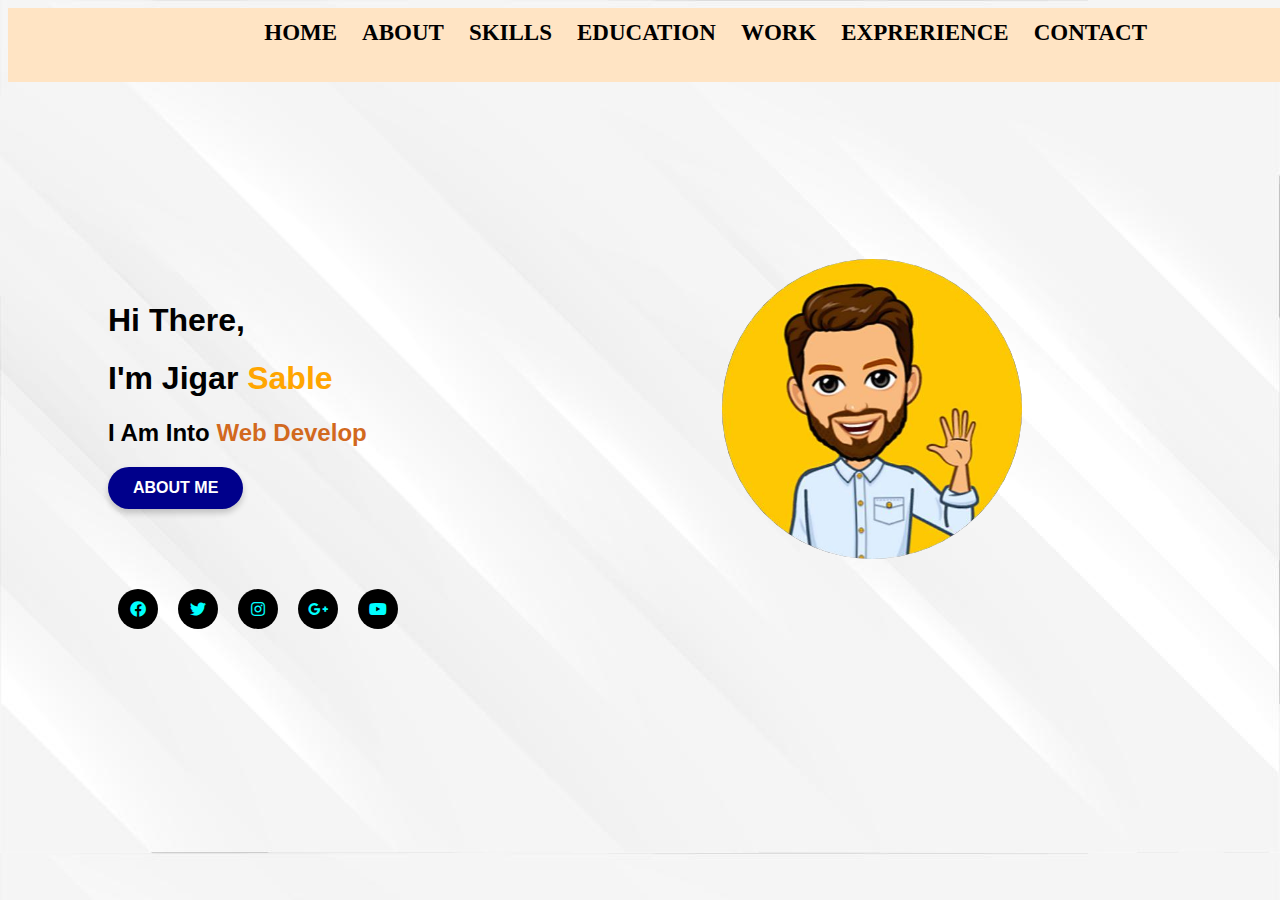
==== index.html @ a774ce98 "dosyalar lokalden yüklendi" ====
<!DOCTYPE html>
<html lang="en">
<head>
    <meta charset="UTF-8">
    <meta name="viewport" content="width=device-width, initial-scale=1.0">
    <title>websitesi</title>
    <link rel="stylesheet" href="style.css">
    
        <link rel="stylesheet" href="https://cdnjs.cloudflare.com/ajax/libs/font-awesome/5.15.4/css/all.min.css">

    
</head>
<body>
 <div class="topfirst">
    <div class="topbox">
<a href="#">Home</a>
<a href="#">About</a>
<a href="#">Skills</a>
<a href="#">Education</a>
<a href="#">Work</a>
<a href="#">Exprerience</a>
<a href="#">Contact</a>
    </div>
 </div>
      <div class="mainbox">
   <h1><strong>Hi There,</strong> </h1>
          <h1>  I'm Jigar <span class="orange">Sable</span></h1>
      
        <h2>I Am Into <span class="chocolate">Web Develop </span></h2>
        <input type="submit" value="About Me" class="buttonspecial">
     <div class="photo">
         <img src="elsallayan.jpeg" alt="el_sallayan_adam">
     </div>   
     <div class="social-media">
        <div class="facebook">
            <a href="https://www.facebook.com"><i class="fab fa-facebook"></i></a>
        </div>
        <div class="twitter">
         <a href="https://twitter.com"><i class="fab fa-twitter"></i></div></a>
       
        <div class="instagram">
            <a href="https://www.instagram.com"><i class="fab fa-instagram"></i></a>
        </div>
<div class="google">
    <a href="https://www.google.com"><i class="fab fa-google-plus-g"></i></a>
</div>
<div class="youtube">
  <a href="https://www.youtube.com"><i class="fab fa-youtube"></i></a>
</div>
    </div>
    
     </div>
    </div>
      
    
</body>
</html>
---- style.css ----
body{
    background-image: url(arkaplan.jpg);

}

.topbox
{

    display: flex;
    gap: 25px;
    justify-content: flex-end;
    margin-left: auto;
    margin-right:150px ;
 border: 2px; 
  border-radius:10px;  
 }
.topbox a{
    text-decoration: none;
    font-size:23px ;
   font-weight:900px ;
   color: black; 
   transition:color 0.3s ;


  }
  .topbox a:hover{
    color: blue;
    text-decoration: underline;
  } 
  .topfirst{
    background-color: bisque;
    background-size:150px 50px ;
    width: 100%; /* Genişlik */
    height: 50px; /* Yükseklik */
    padding: 20px 0; /* İç boşluk */
    margin: 0; /* Dış boşluk yok */
    padding: 12px 25px; /* Butonun iç boşlukları */
    font-size: 16px; /* Yazı boyutu */
    font-weight: bold; /* Yazı kalınlığı */
    text-transform: uppercase; /* Yazıyı büyük harfe çevirir */
  }
.chocolate{
    color: chocolate;
} 
.orange{
    color: orange;
}
.mainbox{
    margin-top: 50px;
    margin-left:33px ; 
}
.mainbox{
margin-top: 220px;
margin-left: 100px;
font-family: 'Arial',sans-serif;
}
.photo img {
  float: right;
  margin-right: 250px;
  max-width: 300px;
  height: auto;
  margin-top:-250px ;
  border-radius:50% ;
}
.buttonspecial {
  background-color:darkblue; /* Butonun ana arka plan rengi */
  color: white; /* Yazı rengi */
  border: none; /* Kenarlık yok */
  padding: 12px 25px; /* Butonun iç boşlukları */
  font-size: 16px; /* Yazı boyutu */
  font-weight: bold; /* Yazı kalınlığı */
  text-transform: uppercase; /* Yazıyı büyük harfe çevirir */
  border-radius: 30px; /* Butonu ovalleştirir */
  cursor: pointer; /* Mouse imlecini el yapar */
  transition: all 0.3s ease; /* Hover için geçiş animasyonu */
  box-shadow: 0px 4px 6px rgba(0, 0, 0, 0.2); /* Hafif gölge ekler */
}

/* Hover efekti */
.buttonspecial:hover {
  background-color: #45a049; /* Hover durumunda arka plan */
  transform: scale(1.05); /* Hafif büyütme efekti */
  box-shadow: 0px 6px 8px rgba(0, 0, 0, 0.3); /* Gölgeyi derinleştirir */
}
.social-media{
  display: flex;
margin-top:70px ;
}
.social-media a{
  margin: 10px;
  background-color: rgb(0, 0, 0);
  color: aqua;
  border-radius: 50px;
  display: inline-flex;
  height: 40px;
  width: 40px;
  justify-content: center;
  align-items: center;
  text-decoration: none;
}
.social-media .facebook a :hover{
color: cornflowerblue;
}
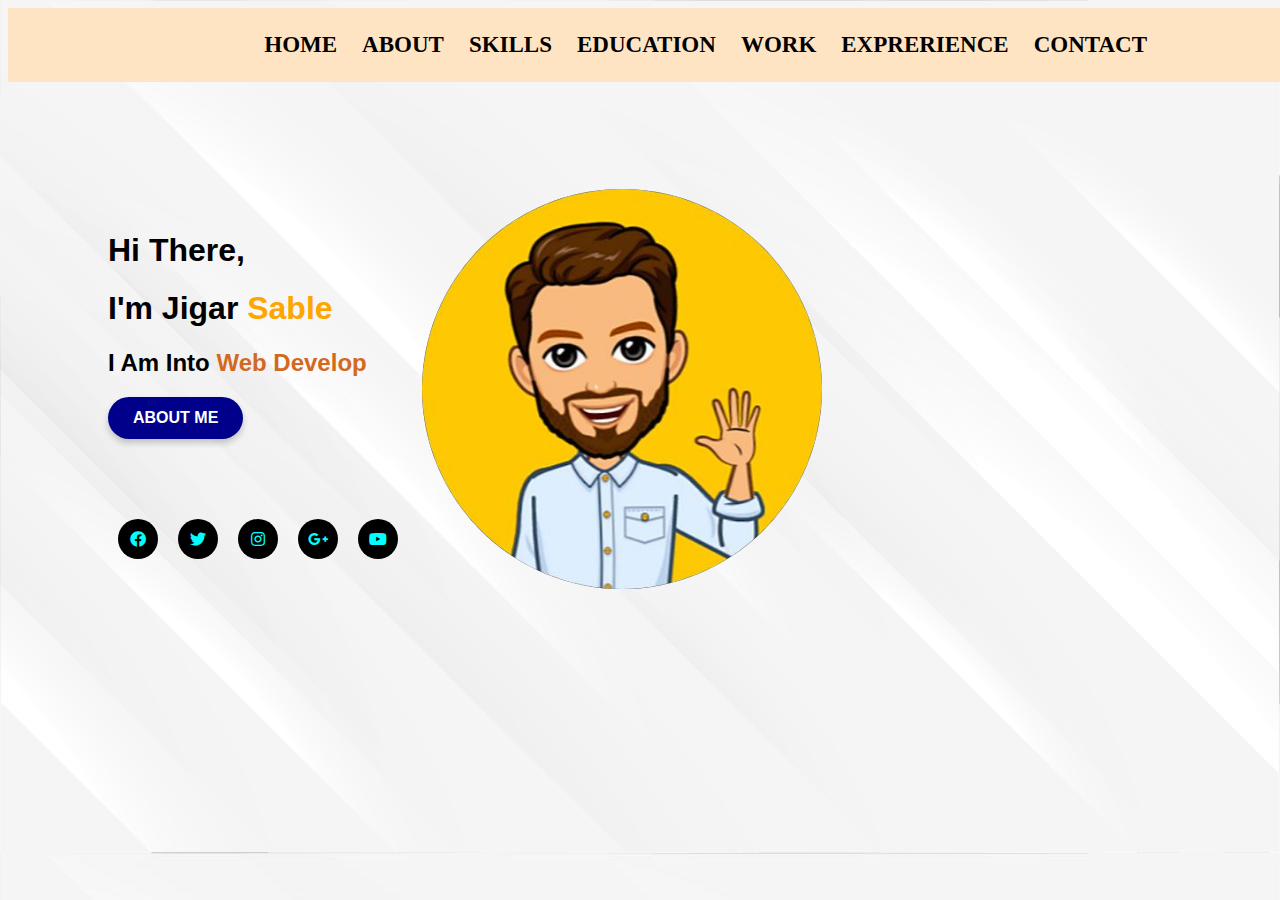
==== commit f8ba1d76: "belirli değişiklikler yapıldı" ====
--- a/index.html
+++ b/index.html
@@ -14,7 +14,7 @@
  <div class="topfirst">
     <div class="topbox">
 <a href="#">Home</a>
-<a href="#">About</a>
+<a href="http://127.0.0.1:5500/about.html">About</a>
 <a href="#">Skills</a>
 <a href="#">Education</a>
 <a href="#">Work</a>
--- a/style.css
+++ b/style.css
@@ -13,6 +13,9 @@
     margin-right:150px ;
  border: 2px; 
   border-radius:10px;  
+  display: flex;
+  align-items: center;
+  height: 50px; /* Kutu yüksekliği */
  }
 .topbox a{
     text-decoration: none;
@@ -50,17 +53,18 @@
     margin-left:33px ; 
 }
 .mainbox{
-margin-top: 220px;
+margin-top: 150px;
 margin-left: 100px;
 font-family: 'Arial',sans-serif;
 }
 .photo img {
   float: right;
-  margin-right: 250px;
-  max-width: 300px;
+  margin-right: 450px;
+  max-width: 400px;
   height: auto;
   margin-top:-250px ;
   border-radius:50% ;
+  
 }
 .buttonspecial {
   background-color:darkblue; /* Butonun ana arka plan rengi */
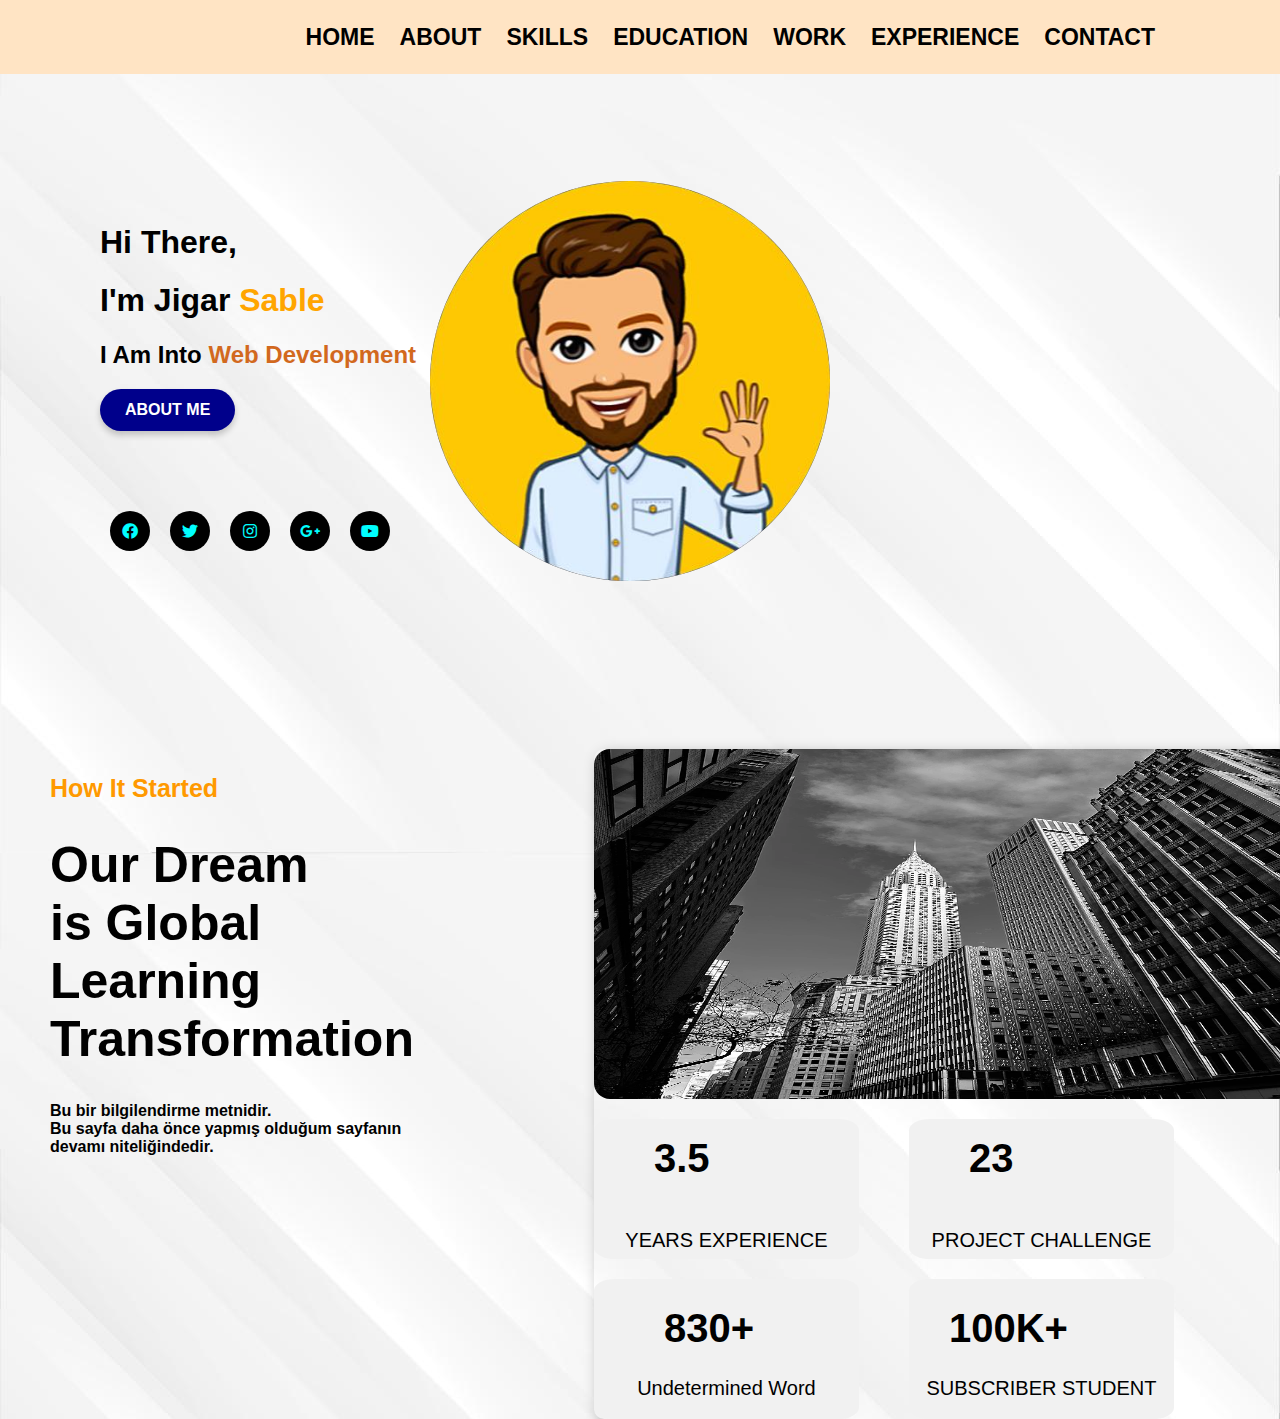
==== commit 68bc97e6: "about section kısmı oluşturuldu ve yumuşak kaydırma işlevselliği eklendi ve gerekli düzeltmeler yapı" ====
--- a/index.html
+++ b/index.html
@@ -3,55 +3,92 @@
 <head>
     <meta charset="UTF-8">
     <meta name="viewport" content="width=device-width, initial-scale=1.0">
-    <title>websitesi</title>
+    <title>Websitesi</title>
     <link rel="stylesheet" href="style.css">
-    
-        <link rel="stylesheet" href="https://cdnjs.cloudflare.com/ajax/libs/font-awesome/5.15.4/css/all.min.css">
-
-    
+    <link rel="stylesheet" href="https://cdnjs.cloudflare.com/ajax/libs/font-awesome/5.15.4/css/all.min.css">
 </head>
 <body>
- <div class="topfirst">
-    <div class="topbox">
-<a href="#">Home</a>
-<a href="http://127.0.0.1:5500/about.html">About</a>
-<a href="#">Skills</a>
-<a href="#">Education</a>
-<a href="#">Work</a>
-<a href="#">Exprerience</a>
-<a href="#">Contact</a>
+
+    <!-- Üst Menü -->
+    <div class="topfirst">
+        <div class="topbox">
+            <a href="#">Home</a>
+            <a href="#general_box">About</a>
+            <a href="#">Skills</a>
+            <a href="#">Education</a>
+            <a href="#">Work</a>
+            <a href="#">Experience</a>
+            <a href="#">Contact</a>
+        </div>
     </div>
- </div>
-      <div class="mainbox">
-   <h1><strong>Hi There,</strong> </h1>
-          <h1>  I'm Jigar <span class="orange">Sable</span></h1>
-      
-        <h2>I Am Into <span class="chocolate">Web Develop </span></h2>
-        <input type="submit" value="About Me" class="buttonspecial">
-     <div class="photo">
-         <img src="elsallayan.jpeg" alt="el_sallayan_adam">
-     </div>   
-     <div class="social-media">
-        <div class="facebook">
-            <a href="https://www.facebook.com"><i class="fab fa-facebook"></i></a>
+
+    <!-- Ana İçerik -->
+    <div class="mainbox">
+        <h1><strong>Hi There,</strong></h1>
+        <h1>I'm Jigar <span class="orange">Sable</span></h1>
+        <h2>I Am Into <span class="chocolate">Web Development</span></h2>
+        <input type="submit" value="About Me" class="buttonspecial" onclick="location.href='#general_box';">
+
+        <!-- Profil Fotoğrafı -->
+        <div class="photo">
+            <img src="elsallayan.jpeg" alt="El Sallayan Adam">
         </div>
-        <div class="twitter">
-         <a href="https://twitter.com"><i class="fab fa-twitter"></i></div></a>
-       
-        <div class="instagram">
-            <a href="https://www.instagram.com"><i class="fab fa-instagram"></i></a>
+
+        <!-- Sosyal Medya Butonları -->
+        <div class="social-media">
+            <div class="facebook"><a href="https://www.facebook.com"><i class="fab fa-facebook"></i></a></div>
+            <div class="twitter"><a href="https://twitter.com"><i class="fab fa-twitter"></i></a></div>
+            <div class="instagram"><a href="https://www.instagram.com"><i class="fab fa-instagram"></i></a></div>
+            <div class="google"><a href="https://www.google.com"><i class="fab fa-google-plus-g"></i></a></div>
+            <div class="youtube"><a href="https://www.youtube.com"><i class="fab fa-youtube"></i></a></div>
         </div>
-<div class="google">
-    <a href="https://www.google.com"><i class="fab fa-google-plus-g"></i></a>
-</div>
-<div class="youtube">
-  <a href="https://www.youtube.com"><i class="fab fa-youtube"></i></a>
-</div>
     </div>
-    
-     </div>
+
+    <div class="general_box" id="general_box">
+        <!-- Sol Kutu (Metin İçeriği) -->
+        <div class="left_box">
+            <h3 class="top">How It Started</h3>
+            <h1 class="orta_kutu">
+                Our Dream <br>
+                is Global Learning <br>
+                Transformation
+            </h1>
+            <h6 class="alt_kutu">
+                Bu bir bilgilendirme metnidir. <br>
+                Bu sayfa daha önce yapmış olduğum sayfanın <br>
+                devamı niteliğindedir.
+            </h6>
+        </div>
+
+        <!-- Sağ Kutu (Resim ve İstatistikler) -->
+        <div class="right_box">
+            <img src="kule.jpg" alt="Kule Resmi">
+
+            <!-- İstatistik Kutuları -->
+            <div class="stats-container">
+                <div class="st">
+                    <h1>3.5</h1>
+                    <h2>YEARS EXPERIENCE</h2>
+                </div>
+                <div class="pt">
+                    <h1>23</h1>
+                    <h2>PROJECT CHALLENGE</h2>
+                </div>
+            </div>
+
+            <div class="second-stats">
+                <div class="kt">
+                    <h1>830+</h1>
+                    <h2>Undetermined Word</h2>    
+                </div>
+                <div class="dt">
+                    <h1>100K+</h1>
+                    <h2>SUBSCRIBER STUDENT</h2>
+                </div>
+            </div>
+        </div>
     </div>
-      
-    
+
 </body>
 </html>
+
--- a/style.css
+++ b/style.css
@@ -1,96 +1,94 @@
-body{
-    background-image: url(arkaplan.jpg);
-
-}
-
-.topbox
-{
-
-    display: flex;
-    gap: 25px;
-    justify-content: flex-end;
-    margin-left: auto;
-    margin-right:150px ;
- border: 2px; 
-  border-radius:10px;  
-  display: flex;
+body {
+  background-image: url(arkaplan.jpg);
+  font-family: 'Arial', sans-serif;
+  margin: 0;
+  padding: 0;
+}
+
+.topbox {
+  display: flex;
+  gap: 25px;
+  justify-content: flex-end;
+  margin-left: auto;
+  margin-right: 150px;
+  border: 2px;
+  border-radius: 10px;
   align-items: center;
-  height: 50px; /* Kutu yüksekliği */
- }
-.topbox a{
-    text-decoration: none;
-    font-size:23px ;
-   font-weight:900px ;
-   color: black; 
-   transition:color 0.3s ;
-
-
-  }
-  .topbox a:hover{
-    color: blue;
-    text-decoration: underline;
-  } 
-  .topfirst{
-    background-color: bisque;
-    background-size:150px 50px ;
-    width: 100%; /* Genişlik */
-    height: 50px; /* Yükseklik */
-    padding: 20px 0; /* İç boşluk */
-    margin: 0; /* Dış boşluk yok */
-    padding: 12px 25px; /* Butonun iç boşlukları */
-    font-size: 16px; /* Yazı boyutu */
-    font-weight: bold; /* Yazı kalınlığı */
-    text-transform: uppercase; /* Yazıyı büyük harfe çevirir */
-  }
-.chocolate{
-    color: chocolate;
-} 
-.orange{
-    color: orange;
-}
-.mainbox{
-    margin-top: 50px;
-    margin-left:33px ; 
-}
-.mainbox{
-margin-top: 150px;
-margin-left: 100px;
-font-family: 'Arial',sans-serif;
-}
+  height: 50px;
+}
+
+.topbox a {
+  text-decoration: none;
+  font-size: 23px;
+  font-weight: 900px;
+  color: black;
+  transition: color 0.3s;
+}
+
+.topbox a:hover {
+  color: blue;
+  text-decoration: underline;
+}
+
+.topfirst {
+  background-color: bisque;
+  width: 100%;
+  height: 50px;
+  padding: 20px 0;
+  padding: 12px 25px;
+  font-size: 16px;
+  font-weight: bold;
+  text-transform: uppercase;
+}
+
+.chocolate {
+  color: chocolate;
+}
+
+.orange {
+  color: orange;
+}
+
+.mainbox {
+  margin-top: 150px;
+  margin-left: 100px;
+}
+
 .photo img {
   float: right;
   margin-right: 450px;
   max-width: 400px;
   height: auto;
-  margin-top:-250px ;
-  border-radius:50% ;
-  
-}
+  margin-top: -250px;
+  border-radius: 50%;
+}
+
 .buttonspecial {
-  background-color:darkblue; /* Butonun ana arka plan rengi */
-  color: white; /* Yazı rengi */
-  border: none; /* Kenarlık yok */
-  padding: 12px 25px; /* Butonun iç boşlukları */
-  font-size: 16px; /* Yazı boyutu */
-  font-weight: bold; /* Yazı kalınlığı */
-  text-transform: uppercase; /* Yazıyı büyük harfe çevirir */
-  border-radius: 30px; /* Butonu ovalleştirir */
-  cursor: pointer; /* Mouse imlecini el yapar */
-  transition: all 0.3s ease; /* Hover için geçiş animasyonu */
-  box-shadow: 0px 4px 6px rgba(0, 0, 0, 0.2); /* Hafif gölge ekler */
-}
-
-/* Hover efekti */
+  background-color: darkblue;
+  color: white;
+  border: none;
+  padding: 12px 25px;
+  font-size: 16px;
+  font-weight: bold;
+  text-transform: uppercase;
+  border-radius: 30px;
+  cursor: pointer;
+  transition: all 0.3s ease;
+  box-shadow: 0px 4px 6px rgba(0, 0, 0, 0.2);
+}
+
 .buttonspecial:hover {
-  background-color: #45a049; /* Hover durumunda arka plan */
-  transform: scale(1.05); /* Hafif büyütme efekti */
-  box-shadow: 0px 6px 8px rgba(0, 0, 0, 0.3); /* Gölgeyi derinleştirir */
-}
-.social-media{
-  display: flex;
-margin-top:70px ;
-}
-.social-media a{
+  background-color: #45a049;
+  transform: scale(1.05);
+  box-shadow: 0px 6px 8px rgba(0, 0, 0, 0.3);
+}
+
+.social-media {
+  display: flex;
+  margin-top: 70px;
+}
+
+.social-media a {
   margin: 10px;
   background-color: rgb(0, 0, 0);
   color: aqua;
@@ -102,6 +100,130 @@
   align-items: center;
   text-decoration: none;
 }
-.social-media .facebook a :hover{
-color: cornflowerblue;
-}+
+.general_box{
+  display: flex;
+  justify-content: space-between;
+  margin-top:188px ;
+}
+ .general_box .left_box,
+ .general_box .right_box{
+  margin-right: 180px;
+ }
+
+.left_box {
+  margin-left: 50px;
+  width: 500px;
+  height: 600px;
+}
+
+.top {
+  color: rgb(255, 153, 0);
+  font-size: 25px;
+}
+
+.orta_kutu {
+  font-size: 50px;
+  font-weight: bold;
+}
+
+.alt_kutu {
+  margin-top: 30px;
+  font-size: 16px;
+}
+
+.right_box {
+  position: relative;
+  text-align: center;
+  box-shadow: 5px 5px 15px rgba(0, 0, 0, 0.3);
+  border-radius: 10px;
+  width: 700px;
+}
+
+.right_box img {
+  width: 700px;
+  height: 350px;
+  border-radius: 16px;
+  display: block;
+  margin: 0 auto;
+}
+
+.stats-container {
+  display: flex;
+  justify-content: space-between;
+  gap: 50px;
+  margin-top: 20px;
+}
+
+.st, .pt {
+  display: flex;
+  flex-direction: column;
+  background-color: #f1f1f1;
+  gap: 5px;
+  border-radius: 8%;
+  width: 320px;
+  height: 140px;
+  justify-content: center;
+}
+
+.st h1, .pt h1 {
+  font-size: 40px;
+  font-weight: bold;
+  text-align: left;
+  margin-left: 60px;
+}
+
+.st h2, .pt h2 {
+  font-size: 20px;
+  font-weight: normal;
+}
+
+.second-stats {
+  display: flex;
+  justify-content: space-between;
+  gap: 50px;
+  margin-top: 20px;
+}
+
+.kt, .dt {
+  display: flex;
+  flex-direction: column;
+  background-color: #f1f1f1;
+  gap: 5px;
+  width: 320px;
+  height: 140px;
+  border-radius: 8%;
+}
+
+.kt h1, .dt h1 {
+  font-size: 40px;
+  font-weight: bold;
+  text-align: left;
+}
+
+.kt h1 {
+  margin-left: 70px;
+  margin-bottom: 5px;
+}
+
+.dt h1 {
+  margin-left: 40px;
+  margin-bottom: 5px;
+}
+
+.kt h2, .dt h2 {
+  font-size: 20px;
+  font-weight: normal;
+}
+
+.pt, .dt {
+  margin-right: 120px;
+}
+
+@media screen and (max-width: 768px) 
+  .topbox {
+      display: block;
+      text-align: center;
+  }
+
+{
